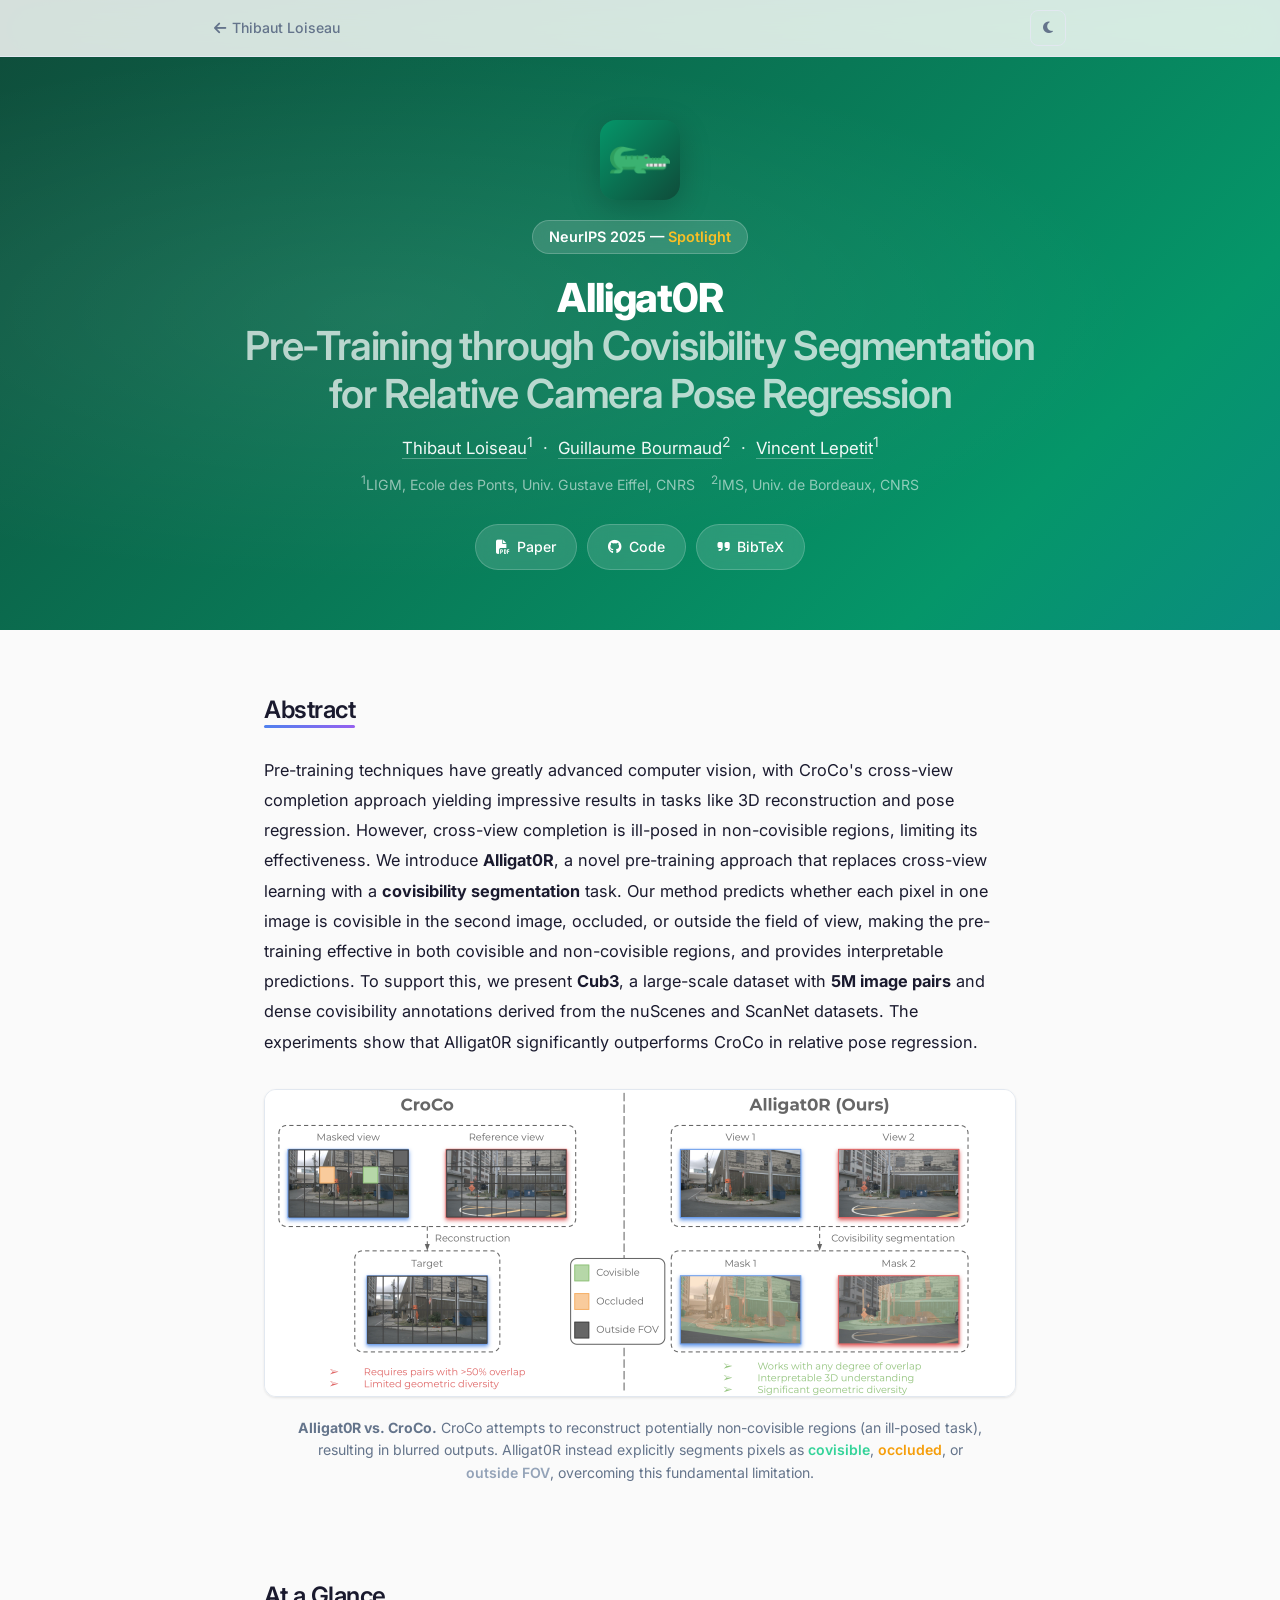
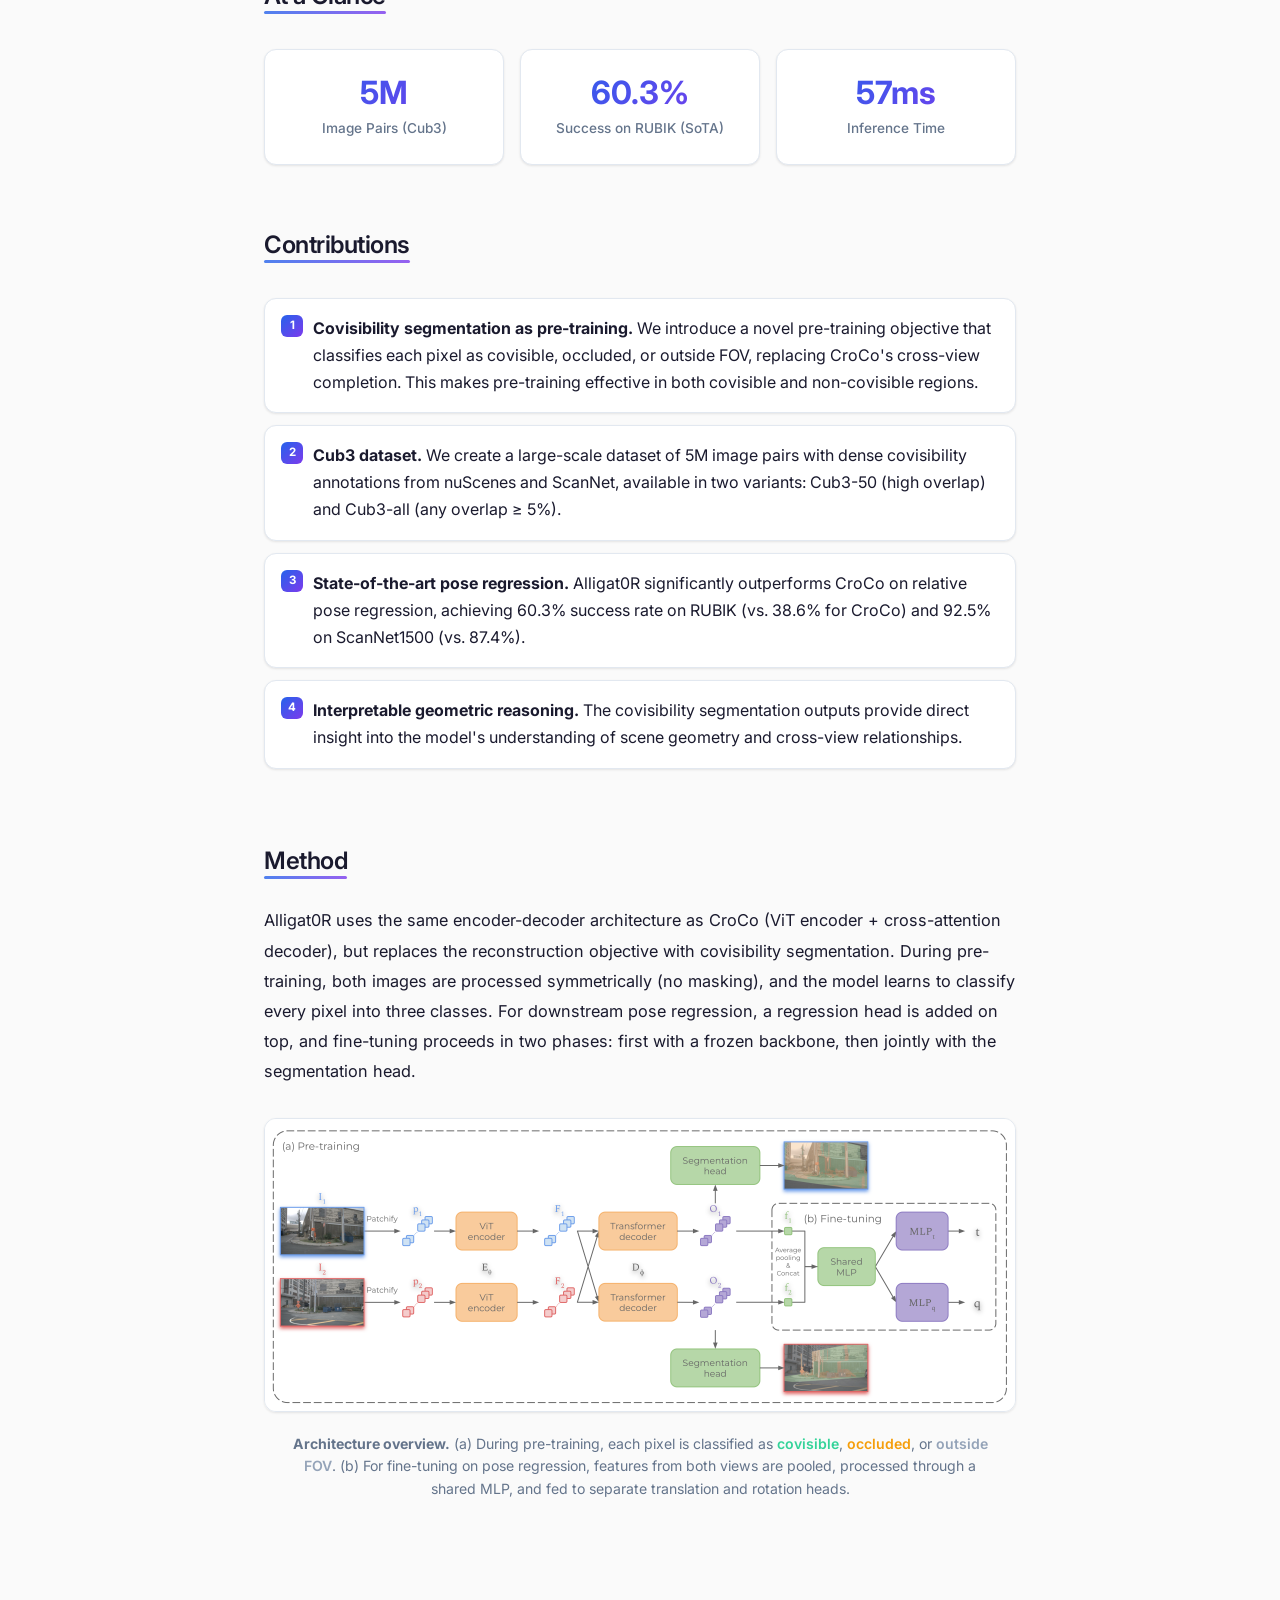
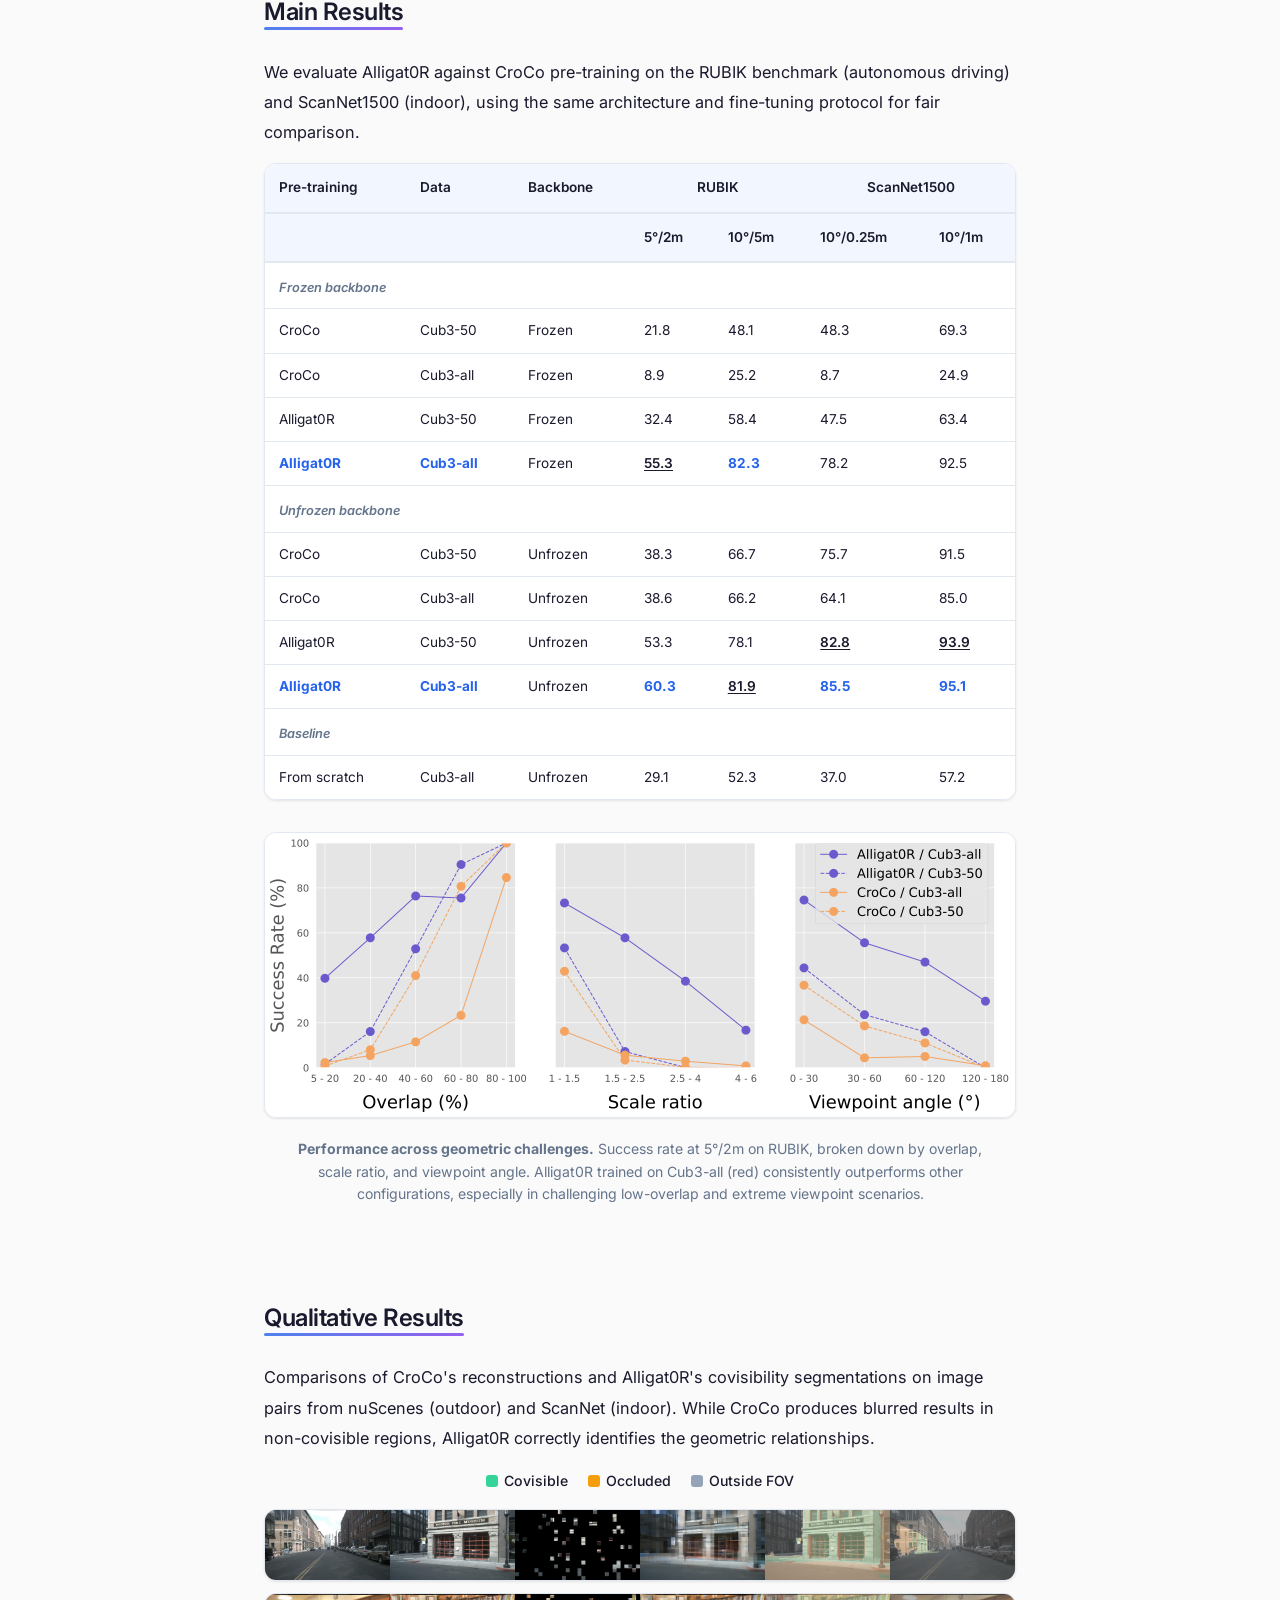
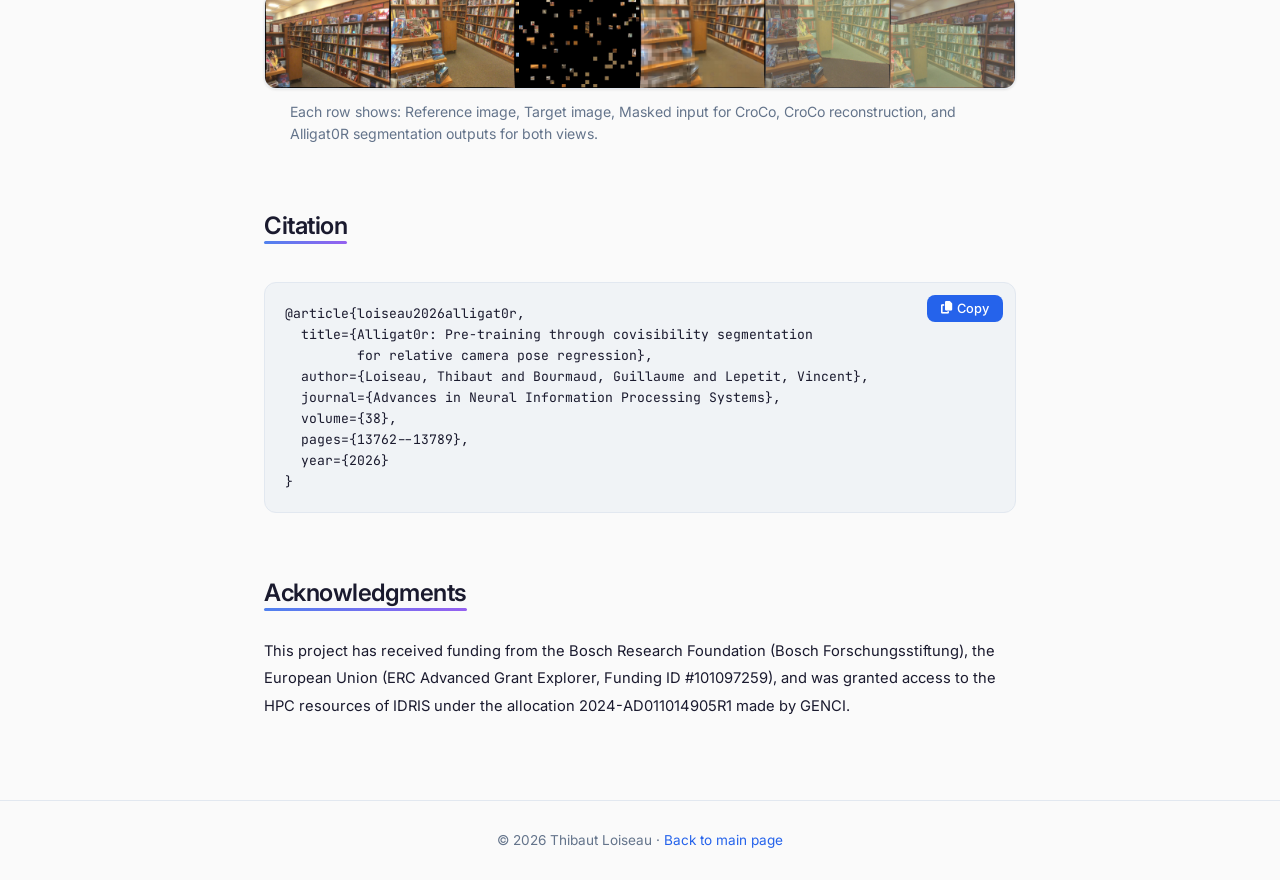
==== projects/alligator/index.html @ ad17b232 "Alligat0r website" ====
<!DOCTYPE html>
<html lang="en" data-theme="light">
<head>
    <meta charset="UTF-8">
    <meta name="viewport" content="width=device-width, initial-scale=1.0">
    <title>Alligat0R - Pre-Training through Covisibility Segmentation for Relative Camera Pose Regression</title>
    <link rel="icon" type="image/svg+xml" href="../../assets/images/favicon.svg">
    <link rel="stylesheet" href="https://cdnjs.cloudflare.com/ajax/libs/font-awesome/6.4.0/css/all.min.css">
    <link rel="preconnect" href="https://fonts.googleapis.com">
    <link rel="preconnect" href="https://fonts.gstatic.com" crossorigin>
    <link href="https://fonts.googleapis.com/css2?family=Inter:wght@300;400;500;600;700;800&display=swap" rel="stylesheet">
    <link href="https://fonts.googleapis.com/css2?family=JetBrains+Mono:wght@400;500&display=swap" rel="stylesheet">
    <style>
        :root {
            --bg: #fafafa;
            --bg-surface: #ffffff;
            --primary: #2563eb;
            --primary-hover: #1d4ed8;
            --secondary: #7c3aed;
            --text: #1a1a2e;
            --text-muted: #64748b;
            --border: #e2e8f0;
            --venue: #059669;
            --shadow-sm: 0 1px 3px rgba(0,0,0,0.06), 0 1px 2px rgba(0,0,0,0.04);
            --shadow-md: 0 4px 16px rgba(0,0,0,0.08);
            --shadow-lg: 0 10px 40px rgba(0,0,0,0.1);
            --radius: 12px;
            --transition: 0.3s cubic-bezier(0.4, 0, 0.2, 1);
        }
        [data-theme="dark"] {
            --bg: #0f172a;
            --bg-surface: #1e293b;
            --primary: #60a5fa;
            --primary-hover: #93bbfd;
            --secondary: #a78bfa;
            --text: #e2e8f0;
            --text-muted: #94a3b8;
            --border: #334155;
            --venue: #34d399;
            --shadow-sm: 0 1px 3px rgba(0,0,0,0.2);
            --shadow-md: 0 4px 16px rgba(0,0,0,0.3);
            --shadow-lg: 0 10px 40px rgba(0,0,0,0.4);
        }
        *, *::before, *::after { margin: 0; padding: 0; box-sizing: border-box; }
        html { scroll-behavior: smooth; }
        body {
            font-family: 'Inter', -apple-system, BlinkMacSystemFont, sans-serif;
            color: var(--text); line-height: 1.7; background: var(--bg);
            transition: background-color var(--transition), color var(--transition);
            -webkit-font-smoothing: antialiased;
        }
        a { color: var(--primary); text-decoration: none; transition: color var(--transition); }
        a:hover { color: var(--primary-hover); }
        ::selection { background: var(--primary); color: #fff; }

        .navbar {
            position: fixed; top: 0; left: 0; right: 0; z-index: 1000;
            background: rgba(250,250,250,0.85);
            backdrop-filter: blur(20px) saturate(180%);
            -webkit-backdrop-filter: blur(20px) saturate(180%);
            box-shadow: 0 1px 0 var(--border);
            transition: background-color var(--transition);
        }
        [data-theme="dark"] .navbar { background: rgba(15,23,42,0.85); }
        .nav-inner {
            max-width: 900px; margin: 0 auto; padding: 0 24px;
            display: flex; align-items: center; justify-content: space-between; height: 56px;
        }
        .nav-back {
            font-size: 0.88rem; font-weight: 500; color: var(--text-muted);
            display: flex; align-items: center; gap: 6px; transition: color var(--transition);
        }
        .nav-back:hover { color: var(--text); }
        .theme-toggle {
            background: none; border: 1px solid var(--border);
            width: 36px; height: 36px; border-radius: 8px; cursor: pointer;
            display: flex; align-items: center; justify-content: center;
            color: var(--text-muted); transition: all var(--transition);
        }
        .theme-toggle:hover { color: var(--text); border-color: var(--text-muted); background: var(--border); }
        .theme-toggle .fa-sun { display: none; }
        [data-theme="dark"] .theme-toggle .fa-moon { display: none; }
        [data-theme="dark"] .theme-toggle .fa-sun { display: inline; color: #fbbf24; }

        .hero {
            position: relative; padding: 120px 24px 60px;
            text-align: center; overflow: hidden;
        }
        .hero-bg {
            position: absolute; inset: 0;
            background: linear-gradient(135deg, #0f4c3a 0%, #059669 40%, #2563eb 100%);
            background-size: 200% 200%;
            animation: gradientShift 12s ease infinite;
        }
        .hero-bg::after {
            content: ''; position: absolute; inset: 0;
            background: radial-gradient(ellipse at 30% 50%, rgba(255,255,255,0.08) 0%, transparent 60%);
        }
        @keyframes gradientShift {
            0%, 100% { background-position: 0% 50%; }
            50% { background-position: 100% 50%; }
        }
        .hero-inner {
            position: relative; z-index: 1; max-width: 800px; margin: 0 auto;
        }
        .hero-icon {
            width: 80px; height: 80px; margin: 0 auto 20px;
            border-radius: 16px; overflow: hidden;
            box-shadow: 0 8px 32px rgba(0,0,0,0.2);
            background: linear-gradient(135deg, #059669, #0f4c3a);
            display: flex; align-items: center; justify-content: center;
            padding: 10px;
        }
        .hero-icon img { width: 100%; height: auto; display: block; }
        .hero-venue {
            display: inline-block; padding: 4px 16px; border-radius: 50px;
            background: rgba(255,255,255,0.15); backdrop-filter: blur(10px);
            color: #fff; font-size: 0.9rem; font-weight: 600; margin-bottom: 20px;
            border: 1px solid rgba(255,255,255,0.2);
        }
        .hero-venue .spotlight { color: #fbbf24; }
        .hero-title {
            font-size: 2.5rem; font-weight: 800; color: #fff;
            letter-spacing: -0.03em; line-height: 1.2; margin-bottom: 12px;
        }
        .hero-title .accent { color: rgba(255,255,255,0.7); font-weight: 600; }
        .hero-authors {
            color: rgba(255,255,255,0.85); font-size: 1.05rem; margin-bottom: 8px;
        }
        .hero-authors a { color: rgba(255,255,255,0.95); border-bottom: 1px solid rgba(255,255,255,0.3); }
        .hero-authors a:hover { color: #fff; border-color: #fff; }
        .hero-affiliations {
            color: rgba(255,255,255,0.55); font-size: 0.88rem; margin-bottom: 28px;
        }
        .hero-links {
            display: flex; flex-wrap: wrap; justify-content: center; gap: 10px;
        }
        .hero-link {
            display: inline-flex; align-items: center; gap: 7px;
            padding: 10px 20px; border-radius: 50px;
            background: rgba(255,255,255,0.14); backdrop-filter: blur(10px);
            color: #fff; font-size: 0.88rem; font-weight: 500;
            border: 1px solid rgba(255,255,255,0.18);
            transition: all var(--transition);
        }
        .hero-link:hover {
            background: rgba(255,255,255,0.25); border-color: rgba(255,255,255,0.35);
            transform: translateY(-2px); color: #fff;
        }

        .content { max-width: 800px; margin: 0 auto; padding: 0 24px; }
        .section { padding: 60px 0 0; }
        .section-title {
            font-size: 1.5rem; font-weight: 600; letter-spacing: -0.02em;
            margin-bottom: 24px; display: inline-block;
        }
        .section-title span { position: relative; }
        .section-title span::after {
            content: ''; position: absolute; left: 0; bottom: -4px;
            width: 100%; height: 3px; border-radius: 2px;
            background: linear-gradient(90deg, var(--primary), var(--secondary)); opacity: 0.8;
        }
        .abstract { font-size: 1.02rem; line-height: 1.85; color: var(--text); }

        .highlights {
            display: grid; grid-template-columns: repeat(3, 1fr); gap: 16px; margin-top: 8px;
        }
        .highlight-card {
            background: var(--bg-surface); border: 1px solid var(--border);
            border-radius: var(--radius); padding: 24px 20px; text-align: center;
            box-shadow: var(--shadow-sm); transition: all var(--transition);
        }
        .highlight-card:hover { box-shadow: var(--shadow-md); transform: translateY(-2px); }
        .highlight-number {
            font-size: 2rem; font-weight: 700;
            background: linear-gradient(135deg, var(--primary), var(--secondary));
            -webkit-background-clip: text; -webkit-text-fill-color: transparent; background-clip: text;
            line-height: 1.2;
        }
        .highlight-label { font-size: 0.85rem; color: var(--text-muted); margin-top: 4px; font-weight: 500; }

        .figure { margin: 32px 0; text-align: center; }
        .figure img {
            max-width: 100%; border-radius: var(--radius);
            border: 1px solid var(--border); box-shadow: var(--shadow-sm);
        }
        .figure-caption {
            margin-top: 12px; font-size: 0.88rem; color: var(--text-muted);
            line-height: 1.6; max-width: 700px; margin-left: auto; margin-right: auto;
        }

        .contrib-list { list-style: none; margin-top: 8px; }
        .contrib-list li {
            position: relative; padding: 16px 20px 16px 48px; margin-bottom: 12px;
            background: var(--bg-surface); border: 1px solid var(--border);
            border-radius: var(--radius); box-shadow: var(--shadow-sm);
            transition: all var(--transition);
        }
        .contrib-list li:hover { box-shadow: var(--shadow-md); }
        .contrib-list li::before {
            content: attr(data-num); position: absolute; left: 16px; top: 16px;
            width: 22px; height: 22px; border-radius: 6px;
            background: linear-gradient(135deg, var(--primary), var(--secondary));
            color: #fff; font-size: 0.72rem; font-weight: 700;
            display: flex; align-items: center; justify-content: center;
        }
        .contrib-list li strong { color: var(--text); }

        .table-wrapper {
            overflow-x: auto; margin: 16px 0;
            border-radius: var(--radius); border: 1px solid var(--border); box-shadow: var(--shadow-sm);
        }
        table {
            width: 100%; border-collapse: collapse;
            font-size: 0.85rem; background: var(--bg-surface);
        }
        thead { background: color-mix(in srgb, var(--primary) 6%, var(--bg-surface)); }
        th {
            padding: 12px 14px; font-weight: 600; text-align: left;
            border-bottom: 2px solid var(--border); color: var(--text); white-space: nowrap;
        }
        td { padding: 10px 14px; border-bottom: 1px solid var(--border); color: var(--text); }
        tr:last-child td { border-bottom: none; }
        tr:hover { background: color-mix(in srgb, var(--primary) 3%, transparent); }
        .table-category { font-weight: 600; font-style: italic; color: var(--text-muted); font-size: 0.8rem; padding-top: 14px; }
        .best { font-weight: 700; color: var(--primary); }
        .second { font-weight: 600; text-decoration: underline; text-underline-offset: 2px; }

        .qualitative-grid {
            display: flex; flex-direction: column; gap: 12px; margin-top: 16px;
        }
        .qualitative-grid img {
            width: 100%; border-radius: var(--radius);
            border: 1px solid var(--border); box-shadow: var(--shadow-sm);
        }

        .color-legend {
            display: flex; gap: 20px; justify-content: center;
            margin: 16px 0 8px; font-size: 0.88rem; font-weight: 500;
        }
        .color-legend span { display: inline-flex; align-items: center; gap: 6px; }
        .color-dot {
            width: 12px; height: 12px; border-radius: 3px; display: inline-block;
        }

        .bibtex-block {
            background: color-mix(in srgb, var(--border) 40%, var(--bg));
            border: 1px solid var(--border); border-radius: var(--radius);
            padding: 20px; position: relative; margin-top: 12px;
        }
        .bibtex-block pre {
            font-family: 'JetBrains Mono', monospace; font-size: 0.82rem;
            line-height: 1.6; white-space: pre-wrap; word-break: break-all; color: var(--text);
        }
        .copy-btn {
            position: absolute; top: 12px; right: 12px;
            padding: 6px 14px; border-radius: 8px;
            background: var(--primary); color: #fff; border: none;
            font-size: 0.8rem; font-weight: 500; font-family: inherit; cursor: pointer;
            display: flex; align-items: center; gap: 5px; transition: all var(--transition);
        }
        .copy-btn:hover { background: var(--primary-hover); }

        footer {
            margin-top: 80px; padding: 28px 0; text-align: center;
            border-top: 1px solid var(--border); transition: border-color var(--transition);
        }
        footer p { font-size: 0.85rem; color: var(--text-muted); }

        .fade-in {
            opacity: 0; transform: translateY(24px);
            transition: opacity 0.6s ease, transform 0.6s ease;
        }
        .fade-in.visible { opacity: 1; transform: translateY(0); }

        @media (max-width: 768px) {
            .hero { padding: 100px 20px 48px; }
            .hero-title { font-size: 1.7rem; }
            .highlights { grid-template-columns: 1fr; }
            .hero-links { gap: 8px; }
            .hero-link { padding: 8px 14px; font-size: 0.82rem; }
        }
    </style>
</head>
<body>

    <nav class="navbar">
        <div class="nav-inner">
            <a href="../../" class="nav-back"><i class="fas fa-arrow-left"></i> Thibaut Loiseau</a>
            <button class="theme-toggle" id="theme-toggle" aria-label="Toggle dark mode">
                <i class="fas fa-moon"></i>
                <i class="fas fa-sun"></i>
            </button>
        </div>
    </nav>

    <section class="hero">
        <div class="hero-bg"></div>
        <div class="hero-inner">
            <div class="hero-icon">
                <img src="assets/alligator-icon.png" alt="Alligat0R">
            </div>
            <div class="hero-venue">NeurIPS 2025 &mdash; <span class="spotlight">Spotlight</span></div>
            <h1 class="hero-title">Alligat0R <span class="accent"><br>Pre-Training through Covisibility Segmentation for Relative Camera Pose Regression</span></h1>
            <p class="hero-authors">
                <a href="../../">Thibaut Loiseau</a><sup>1</sup> &nbsp;&middot;&nbsp;
                <a href="https://gbourmaud.github.io" target="_blank">Guillaume Bourmaud</a><sup>2</sup> &nbsp;&middot;&nbsp;
                <a href="https://vincentlepetit.github.io" target="_blank">Vincent Lepetit</a><sup>1</sup>
            </p>
            <p class="hero-affiliations">
                <sup>1</sup>LIGM, Ecole des Ponts, Univ. Gustave Eiffel, CNRS &nbsp;&nbsp;
                <sup>2</sup>IMS, Univ. de Bordeaux, CNRS
            </p>
            <div class="hero-links">
                <a href="https://arxiv.org/abs/2503.07561" target="_blank" class="hero-link">
                    <i class="fas fa-file-pdf"></i> Paper
                </a>
                <a href="https://github.com/thibautloiseau/alligat0r" target="_blank" class="hero-link">
                    <i class="fab fa-github"></i> Code
                </a>
                <a href="#bibtex" class="hero-link">
                    <i class="fas fa-quote-right"></i> BibTeX
                </a>
            </div>
        </div>
    </section>

    <div class="content">

        <section class="section fade-in">
            <h2 class="section-title"><span>Abstract</span></h2>
            <p class="abstract">
                Pre-training techniques have greatly advanced computer vision, with CroCo's cross-view completion approach yielding impressive results in tasks like 3D reconstruction and pose regression. However, cross-view completion is ill-posed in non-covisible regions, limiting its effectiveness. We introduce <strong>Alligat0R</strong>, a novel pre-training approach that replaces cross-view learning with a <strong>covisibility segmentation</strong> task. Our method predicts whether each pixel in one image is covisible in the second image, occluded, or outside the field of view, making the pre-training effective in both covisible and non-covisible regions, and provides interpretable predictions. To support this, we present <strong>Cub3</strong>, a large-scale dataset with <strong>5M image pairs</strong> and dense covisibility annotations derived from the nuScenes and ScanNet datasets. The experiments show that Alligat0R significantly outperforms CroCo in relative pose regression.
            </p>
            <div class="figure">
                <img src="assets/teaser.png" alt="Alligat0R teaser: covisibility segmentation vs cross-view completion">
                <p class="figure-caption"><strong>Alligat0R vs. CroCo.</strong> CroCo attempts to reconstruct potentially non-covisible regions (an ill-posed task), resulting in blurred outputs. Alligat0R instead explicitly segments pixels as <span style="color:#34d399;font-weight:600;">covisible</span>, <span style="color:#f59e0b;font-weight:600;">occluded</span>, or <span style="color:#94a3b8;font-weight:600;">outside FOV</span>, overcoming this fundamental limitation.</p>
            </div>
        </section>

        <section class="section fade-in">
            <h2 class="section-title"><span>At a Glance</span></h2>
            <div class="highlights">
                <div class="highlight-card">
                    <div class="highlight-number">5M</div>
                    <div class="highlight-label">Image Pairs (Cub3)</div>
                </div>
                <div class="highlight-card">
                    <div class="highlight-number">60.3%</div>
                    <div class="highlight-label">Success on RUBIK (SoTA)</div>
                </div>
                <div class="highlight-card">
                    <div class="highlight-number">57ms</div>
                    <div class="highlight-label">Inference Time</div>
                </div>
            </div>
        </section>

        <section class="section fade-in">
            <h2 class="section-title"><span>Contributions</span></h2>
            <ul class="contrib-list">
                <li data-num="1"><strong>Covisibility segmentation as pre-training.</strong> We introduce a novel pre-training objective that classifies each pixel as covisible, occluded, or outside FOV, replacing CroCo's cross-view completion. This makes pre-training effective in both covisible and non-covisible regions.</li>
                <li data-num="2"><strong>Cub3 dataset.</strong> We create a large-scale dataset of 5M image pairs with dense covisibility annotations from nuScenes and ScanNet, available in two variants: Cub3-50 (high overlap) and Cub3-all (any overlap &ge; 5%).</li>
                <li data-num="3"><strong>State-of-the-art pose regression.</strong> Alligat0R significantly outperforms CroCo on relative pose regression, achieving 60.3% success rate on RUBIK (vs. 38.6% for CroCo) and 92.5% on ScanNet1500 (vs. 87.4%).</li>
                <li data-num="4"><strong>Interpretable geometric reasoning.</strong> The covisibility segmentation outputs provide direct insight into the model's understanding of scene geometry and cross-view relationships.</li>
            </ul>
        </section>

        <section class="section fade-in">
            <h2 class="section-title"><span>Method</span></h2>
            <p class="abstract">
                Alligat0R uses the same encoder-decoder architecture as CroCo (ViT encoder + cross-attention decoder), but replaces the reconstruction objective with covisibility segmentation. During pre-training, both images are processed symmetrically (no masking), and the model learns to classify every pixel into three classes. For downstream pose regression, a regression head is added on top, and fine-tuning proceeds in two phases: first with a frozen backbone, then jointly with the segmentation head.
            </p>
            <div class="figure">
                <img src="assets/method.png" alt="Alligat0R architecture overview">
                <p class="figure-caption"><strong>Architecture overview.</strong> (a) During pre-training, each pixel is classified as <span style="color:#34d399;font-weight:600;">covisible</span>, <span style="color:#f59e0b;font-weight:600;">occluded</span>, or <span style="color:#94a3b8;font-weight:600;">outside FOV</span>. (b) For fine-tuning on pose regression, features from both views are pooled, processed through a shared MLP, and fed to separate translation and rotation heads.</p>
            </div>
        </section>

        <section class="section fade-in">
            <h2 class="section-title"><span>Main Results</span></h2>
            <p class="abstract" style="margin-bottom: 16px;">
                We evaluate Alligat0R against CroCo pre-training on the RUBIK benchmark (autonomous driving) and ScanNet1500 (indoor), using the same architecture and fine-tuning protocol for fair comparison.
            </p>
            <div class="table-wrapper">
                <table>
                    <thead>
                        <tr>
                            <th>Pre-training</th>
                            <th>Data</th>
                            <th>Backbone</th>
                            <th colspan="2" style="text-align:center;">RUBIK</th>
                            <th colspan="2" style="text-align:center;">ScanNet1500</th>
                        </tr>
                        <tr>
                            <th></th><th></th><th></th>
                            <th>5&deg;/2m</th><th>10&deg;/5m</th>
                            <th>10&deg;/0.25m</th><th>10&deg;/1m</th>
                        </tr>
                    </thead>
                    <tbody>
                        <tr><td colspan="7" class="table-category">Frozen backbone</td></tr>
                        <tr><td>CroCo</td><td>Cub3-50</td><td>Frozen</td><td>21.8</td><td>48.1</td><td>48.3</td><td>69.3</td></tr>
                        <tr><td>CroCo</td><td>Cub3-all</td><td>Frozen</td><td>8.9</td><td>25.2</td><td>8.7</td><td>24.9</td></tr>
                        <tr><td>Alligat0R</td><td>Cub3-50</td><td>Frozen</td><td>32.4</td><td>58.4</td><td>47.5</td><td>63.4</td></tr>
                        <tr><td class="best">Alligat0R</td><td class="best">Cub3-all</td><td>Frozen</td><td class="second">55.3</td><td class="best">82.3</td><td>78.2</td><td>92.5</td></tr>
                        <tr><td colspan="7" class="table-category">Unfrozen backbone</td></tr>
                        <tr><td>CroCo</td><td>Cub3-50</td><td>Unfrozen</td><td>38.3</td><td>66.7</td><td>75.7</td><td>91.5</td></tr>
                        <tr><td>CroCo</td><td>Cub3-all</td><td>Unfrozen</td><td>38.6</td><td>66.2</td><td>64.1</td><td>85.0</td></tr>
                        <tr><td>Alligat0R</td><td>Cub3-50</td><td>Unfrozen</td><td>53.3</td><td>78.1</td><td class="second">82.8</td><td class="second">93.9</td></tr>
                        <tr><td class="best">Alligat0R</td><td class="best">Cub3-all</td><td>Unfrozen</td><td class="best">60.3</td><td class="second">81.9</td><td class="best">85.5</td><td class="best">95.1</td></tr>
                        <tr><td colspan="7" class="table-category">Baseline</td></tr>
                        <tr><td>From scratch</td><td>Cub3-all</td><td>Unfrozen</td><td>29.1</td><td>52.3</td><td>37.0</td><td>57.2</td></tr>
                    </tbody>
                </table>
            </div>
            <div class="figure">
                <img src="assets/performance.png" alt="Performance comparison across geometric challenges">
                <p class="figure-caption"><strong>Performance across geometric challenges.</strong> Success rate at 5&deg;/2m on RUBIK, broken down by overlap, scale ratio, and viewpoint angle. Alligat0R trained on Cub3-all (red) consistently outperforms other configurations, especially in challenging low-overlap and extreme viewpoint scenarios.</p>
            </div>
        </section>

        <section class="section fade-in">
            <h2 class="section-title"><span>Qualitative Results</span></h2>
            <p class="abstract" style="margin-bottom: 8px;">
                Comparisons of CroCo's reconstructions and Alligat0R's covisibility segmentations on image pairs from nuScenes (outdoor) and ScanNet (indoor). While CroCo produces blurred results in non-covisible regions, Alligat0R correctly identifies the geometric relationships.
            </p>
            <div class="color-legend">
                <span><span class="color-dot" style="background:#34d399;"></span> Covisible</span>
                <span><span class="color-dot" style="background:#f59e0b;"></span> Occluded</span>
                <span><span class="color-dot" style="background:#94a3b8;"></span> Outside FOV</span>
            </div>
            <div class="qualitative-grid">
                <img src="assets/quali_nuscenes.jpg" alt="Qualitative result on nuScenes">
                <img src="assets/quali_scannet.jpg" alt="Qualitative result on ScanNet">
            </div>
            <p class="figure-caption" style="margin-top: 12px;">Each row shows: Reference image, Target image, Masked input for CroCo, CroCo reconstruction, and Alligat0R segmentation outputs for both views.</p>
        </section>

        <section class="section fade-in" id="bibtex">
            <h2 class="section-title"><span>Citation</span></h2>
            <div class="bibtex-block">
                <button class="copy-btn" id="copy-bibtex"><i class="fas fa-copy"></i> Copy</button>
                <pre>@article{loiseau2026alligat0r,
  title={Alligat0r: Pre-training through covisibility segmentation
         for relative camera pose regression},
  author={Loiseau, Thibaut and Bourmaud, Guillaume and Lepetit, Vincent},
  journal={Advances in Neural Information Processing Systems},
  volume={38},
  pages={13762--13789},
  year={2026}
}</pre>
            </div>
        </section>

        <section class="section fade-in">
            <h2 class="section-title"><span>Acknowledgments</span></h2>
            <p class="abstract" style="font-size:0.92rem;">
                This project has received funding from the Bosch Research Foundation (Bosch Forschungsstiftung), the European Union (ERC Advanced Grant Explorer, Funding ID #101097259), and was granted access to the HPC resources of IDRIS under the allocation 2024-AD011014905R1 made by GENCI.
            </p>
        </section>
    </div>

    <footer>
        <div class="content">
            <p>&copy; 2026 Thibaut Loiseau &middot; <a href="../../">Back to main page</a></p>
        </div>
    </footer>

    <script>
        var root = document.documentElement;
        var toggle = document.getElementById('theme-toggle');
        var saved = localStorage.getItem('theme');
        if (saved) root.setAttribute('data-theme', saved);
        else if (window.matchMedia('(prefers-color-scheme: dark)').matches) root.setAttribute('data-theme', 'dark');
        toggle.addEventListener('click', function () {
            var t = root.getAttribute('data-theme') === 'dark' ? 'light' : 'dark';
            root.setAttribute('data-theme', t);
            localStorage.setItem('theme', t);
        });
        var obs = new IntersectionObserver(function (entries) {
            entries.forEach(function (e) {
                if (e.isIntersecting) { e.target.classList.add('visible'); obs.unobserve(e.target); }
            });
        }, { threshold: 0.1, rootMargin: '0px 0px -30px 0px' });
        document.querySelectorAll('.fade-in').forEach(function (el) { obs.observe(el); });
        document.getElementById('copy-bibtex').addEventListener('click', function () {
            var text = this.parentElement.querySelector('pre').textContent;
            var btn = this;
            navigator.clipboard.writeText(text).then(function () {
                btn.innerHTML = '<i class="fas fa-check"></i> Copied!';
                setTimeout(function () { btn.innerHTML = '<i class="fas fa-copy"></i> Copy'; }, 2000);
            });
        });
    </script>
</body>
</html>
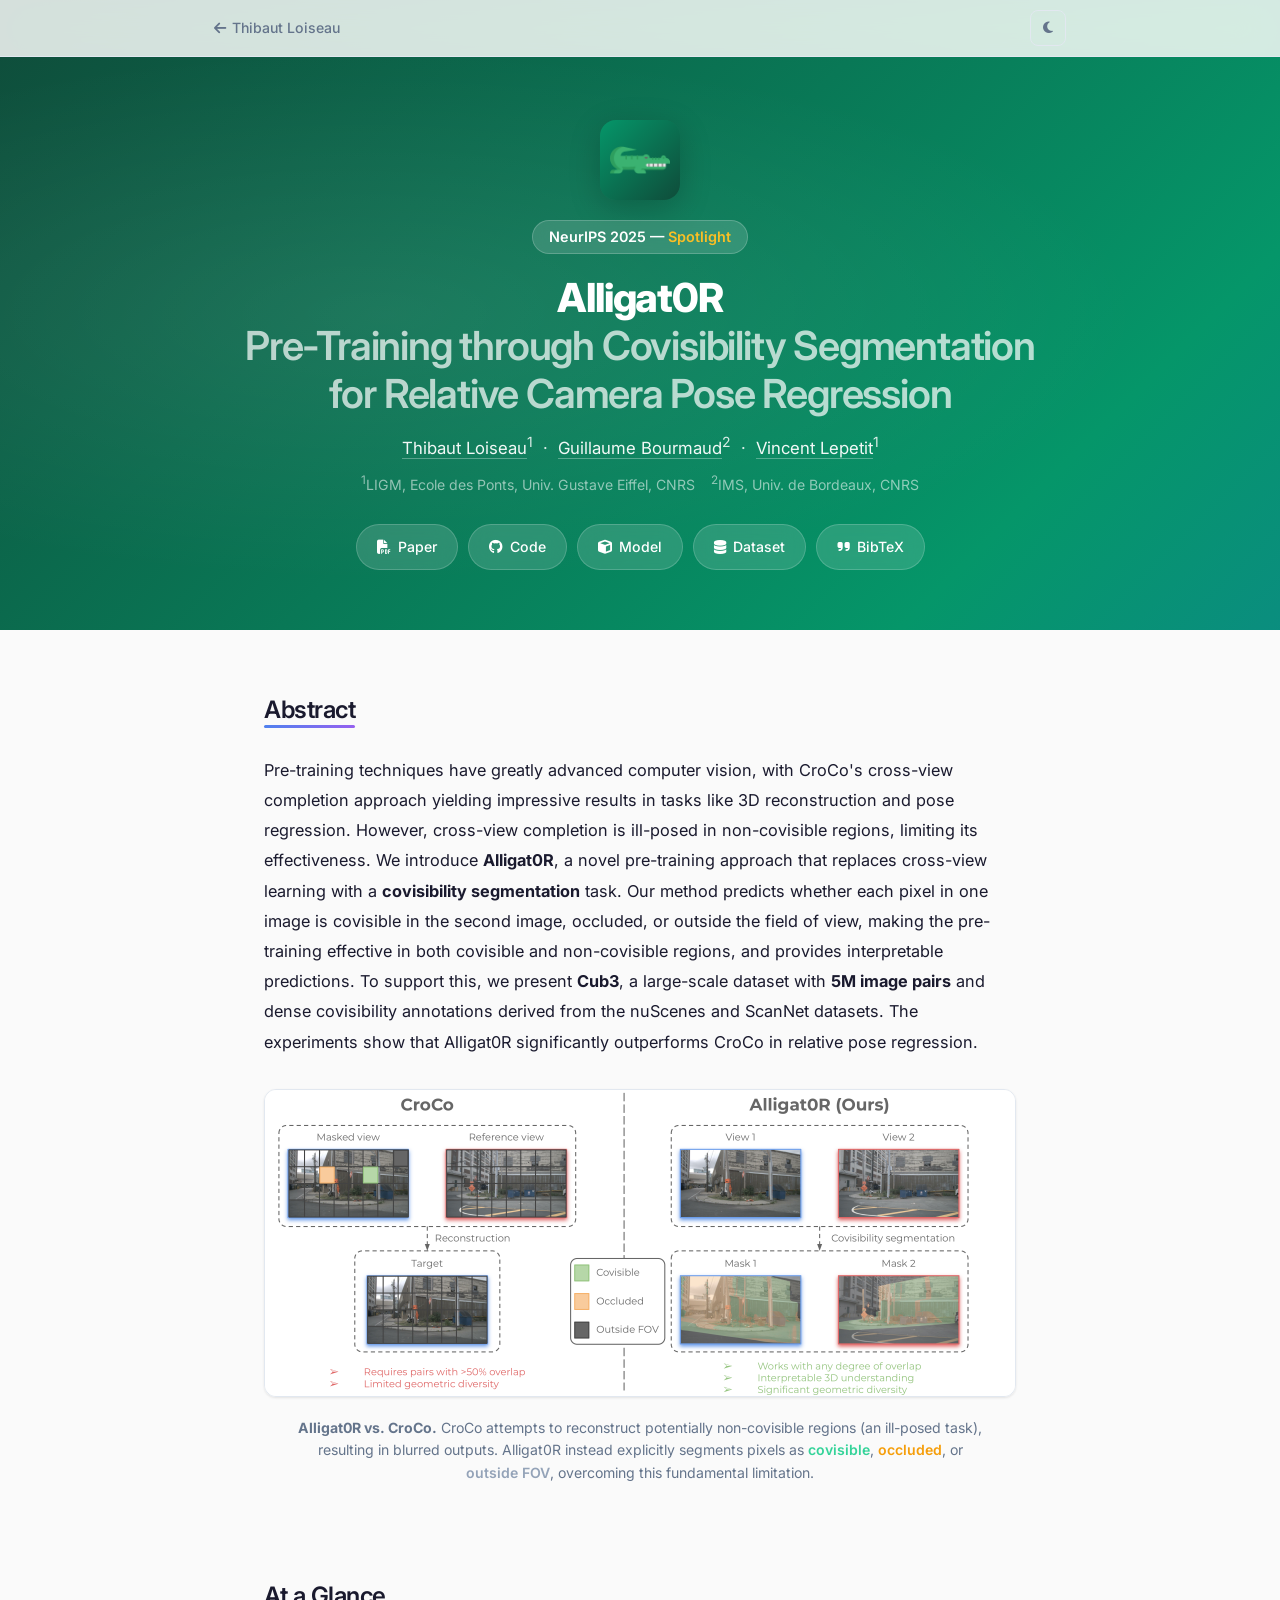
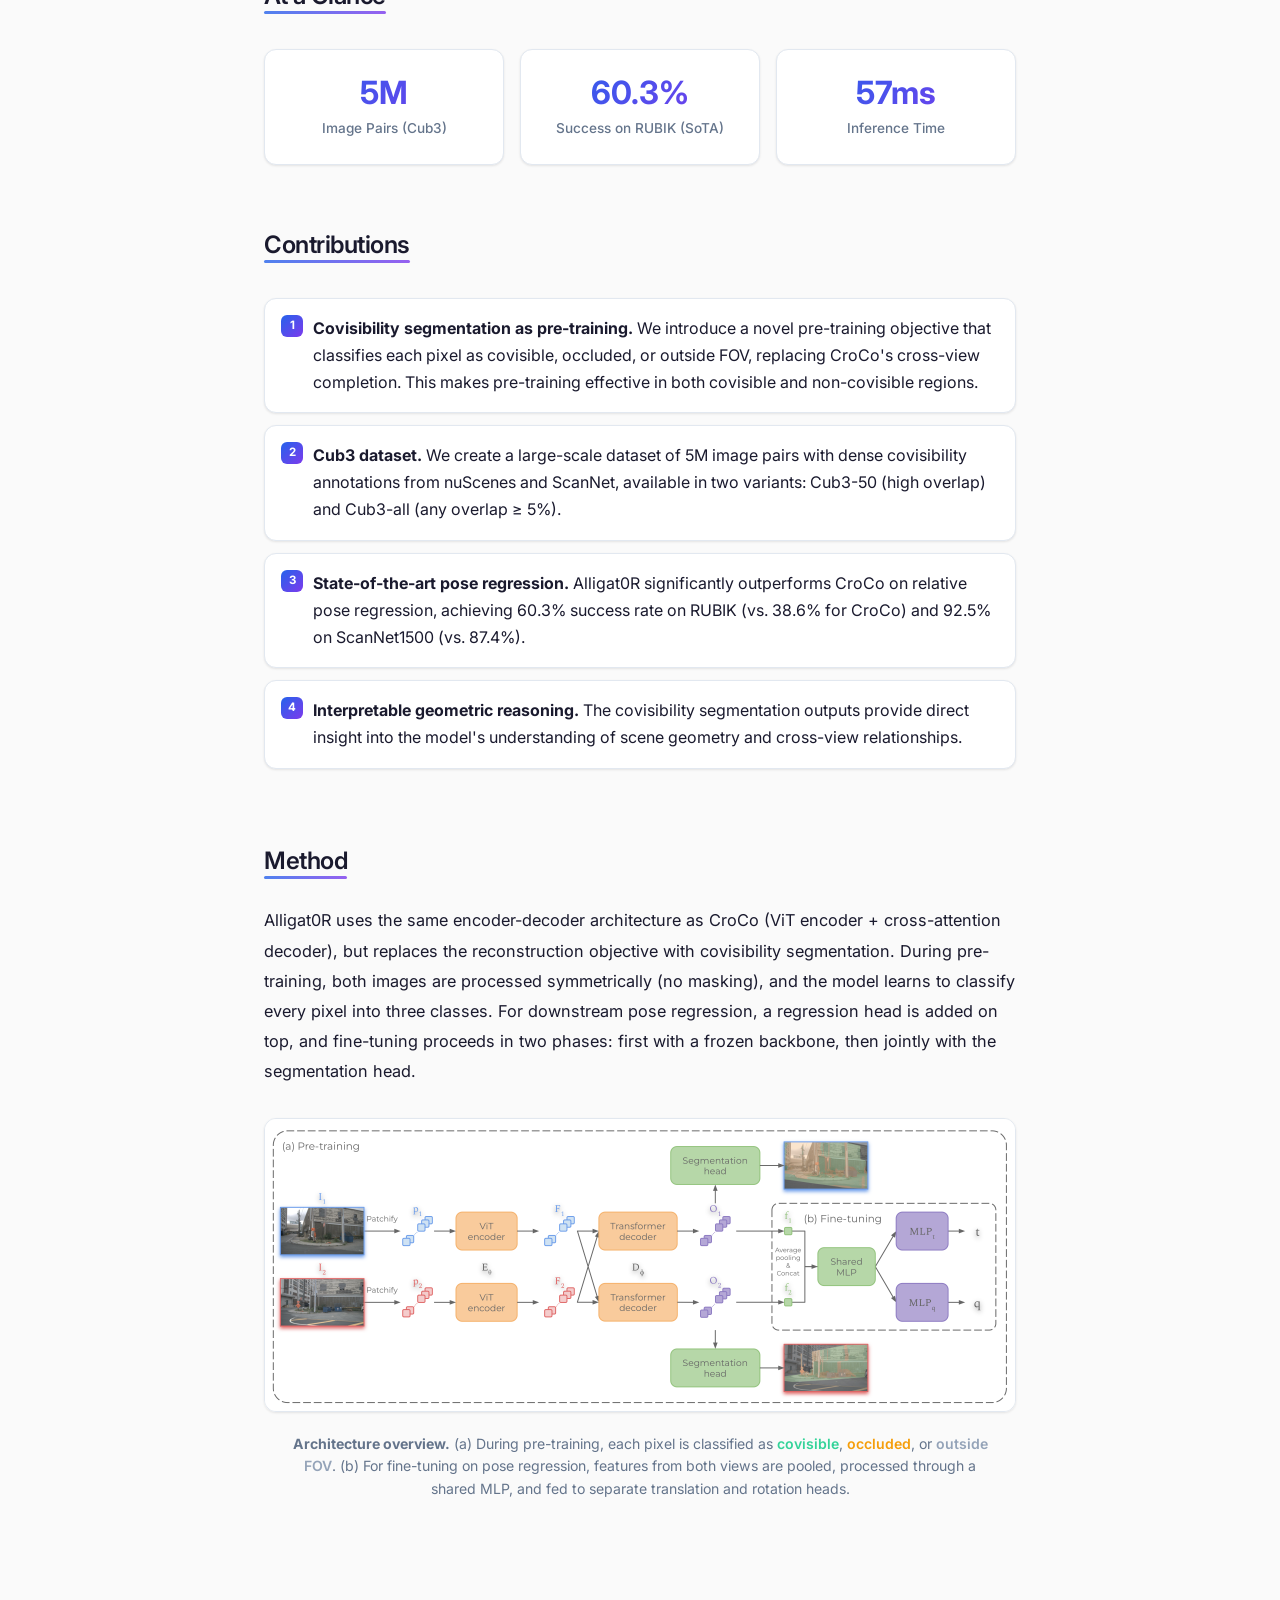
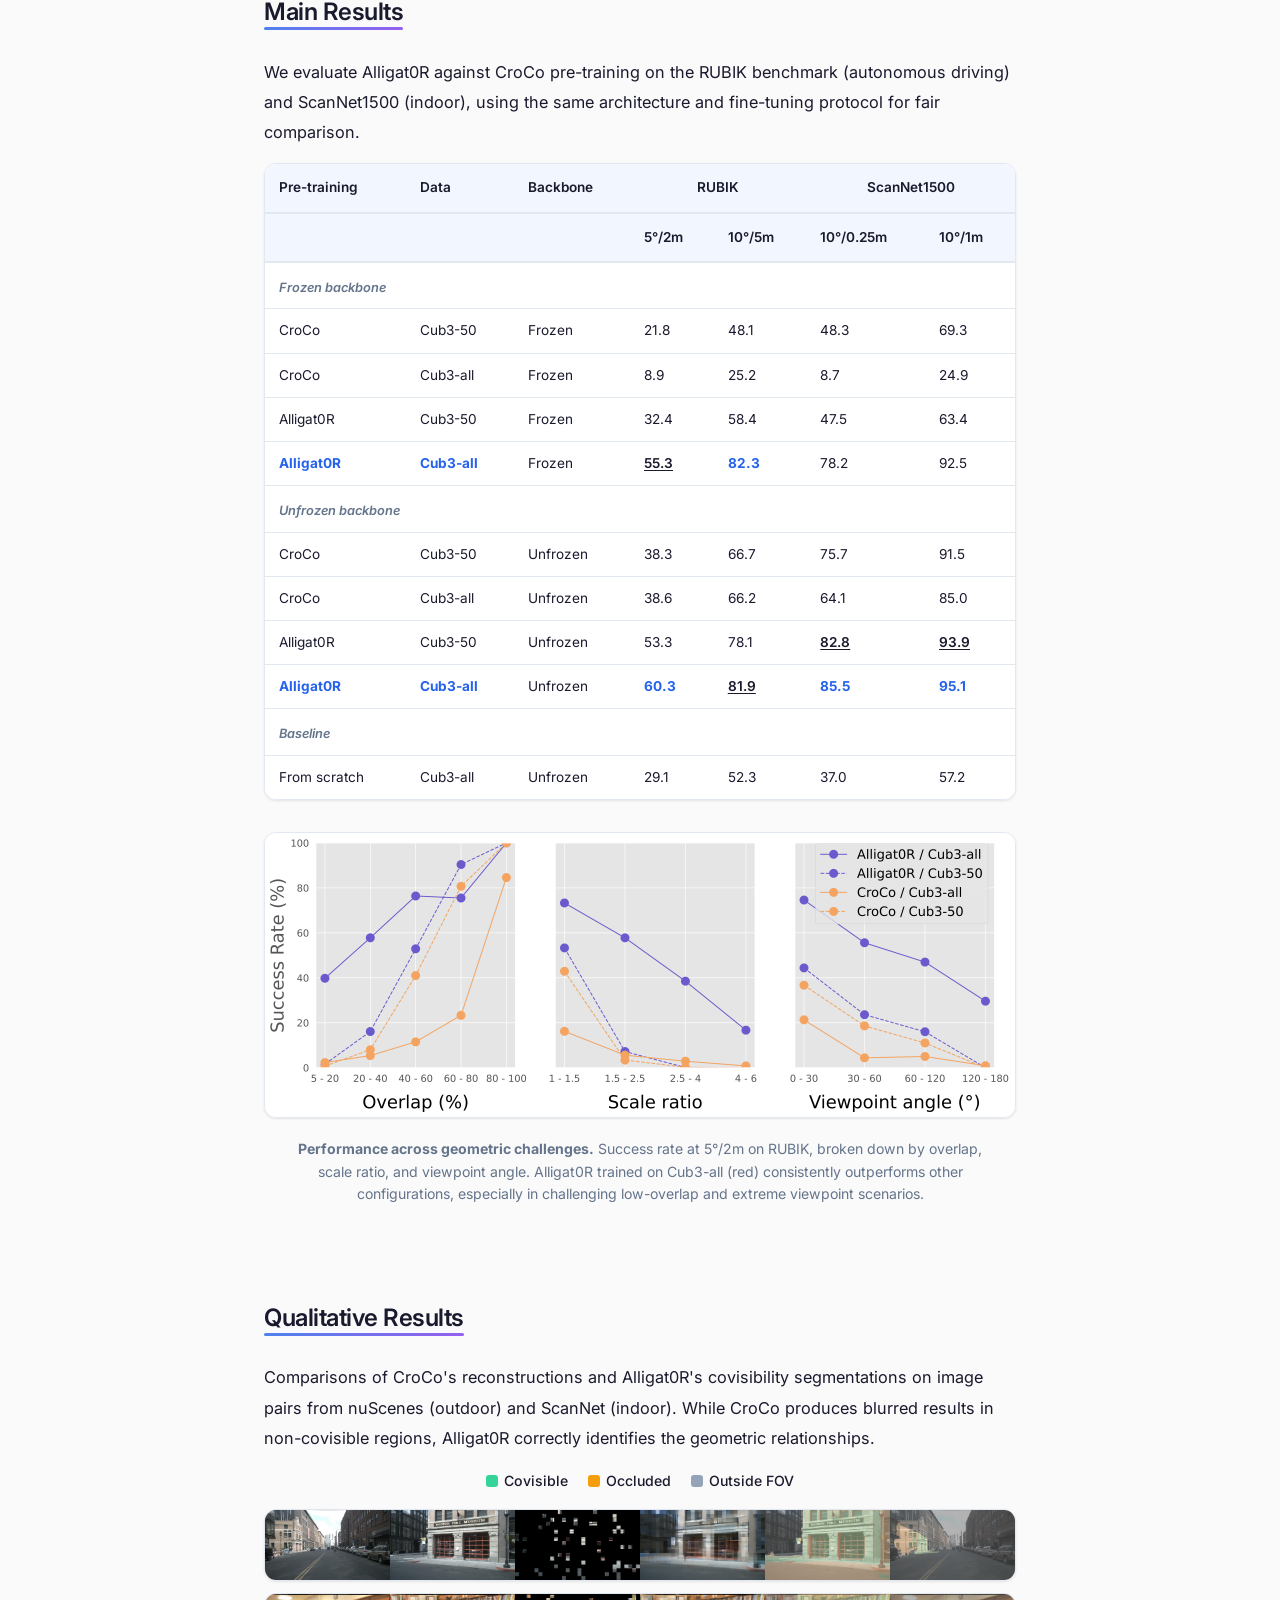
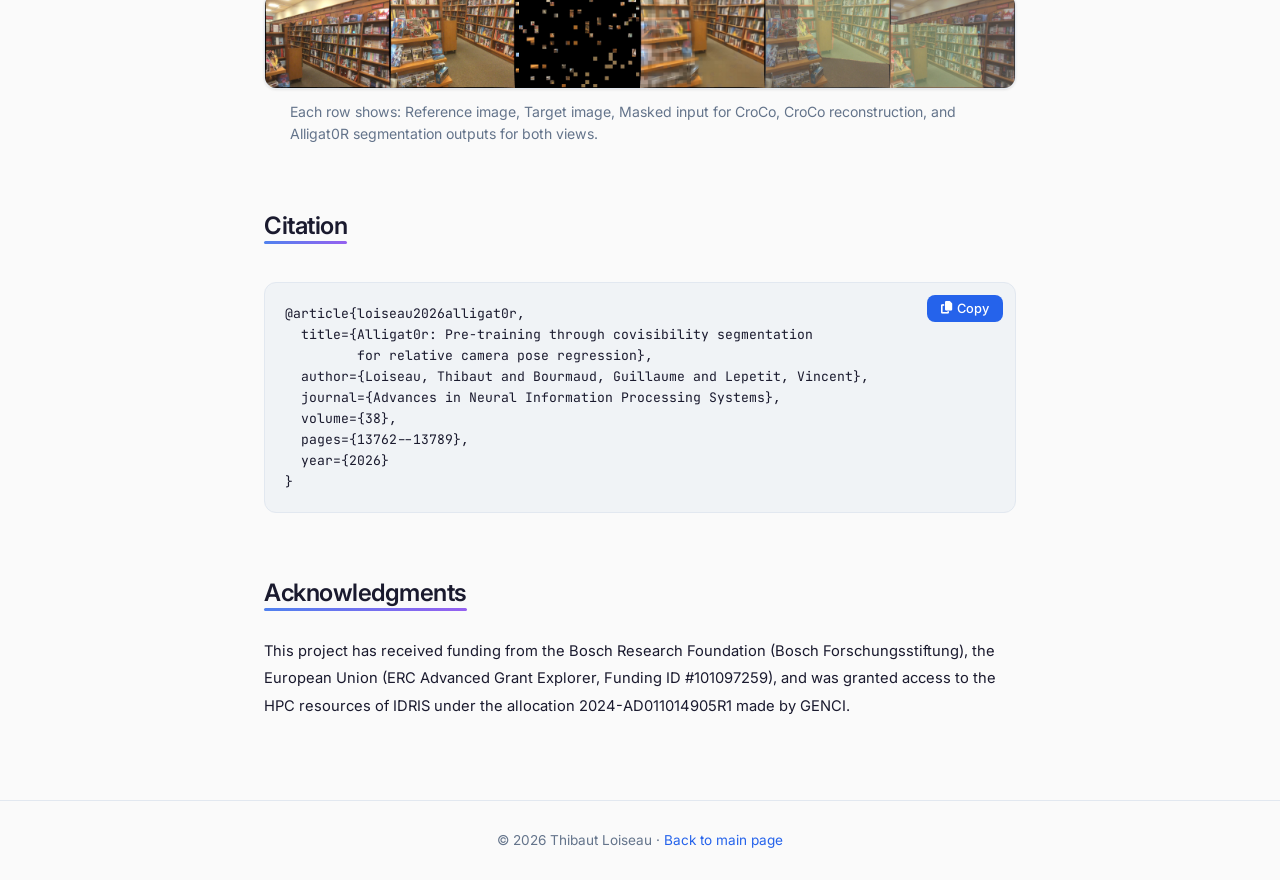
==== commit f0b86bf2: "Update websites" ====
--- a/projects/alligator/index.html
+++ b/projects/alligator/index.html
@@ -317,6 +317,12 @@
                 </a>
                 <a href="https://github.com/thibautloiseau/alligat0r" target="_blank" class="hero-link">
                     <i class="fab fa-github"></i> Code
+                </a>
+                <a href="https://huggingface.co/thibautloiseau/alligat0r" target="_blank" class="hero-link">
+                    <i class="fas fa-cube"></i> Model
+                </a>
+                <a href="https://huggingface.co/datasets/thibautloiseau/Cub3" target="_blank" class="hero-link">
+                    <i class="fas fa-database"></i> Dataset
                 </a>
                 <a href="#bibtex" class="hero-link">
                     <i class="fas fa-quote-right"></i> BibTeX
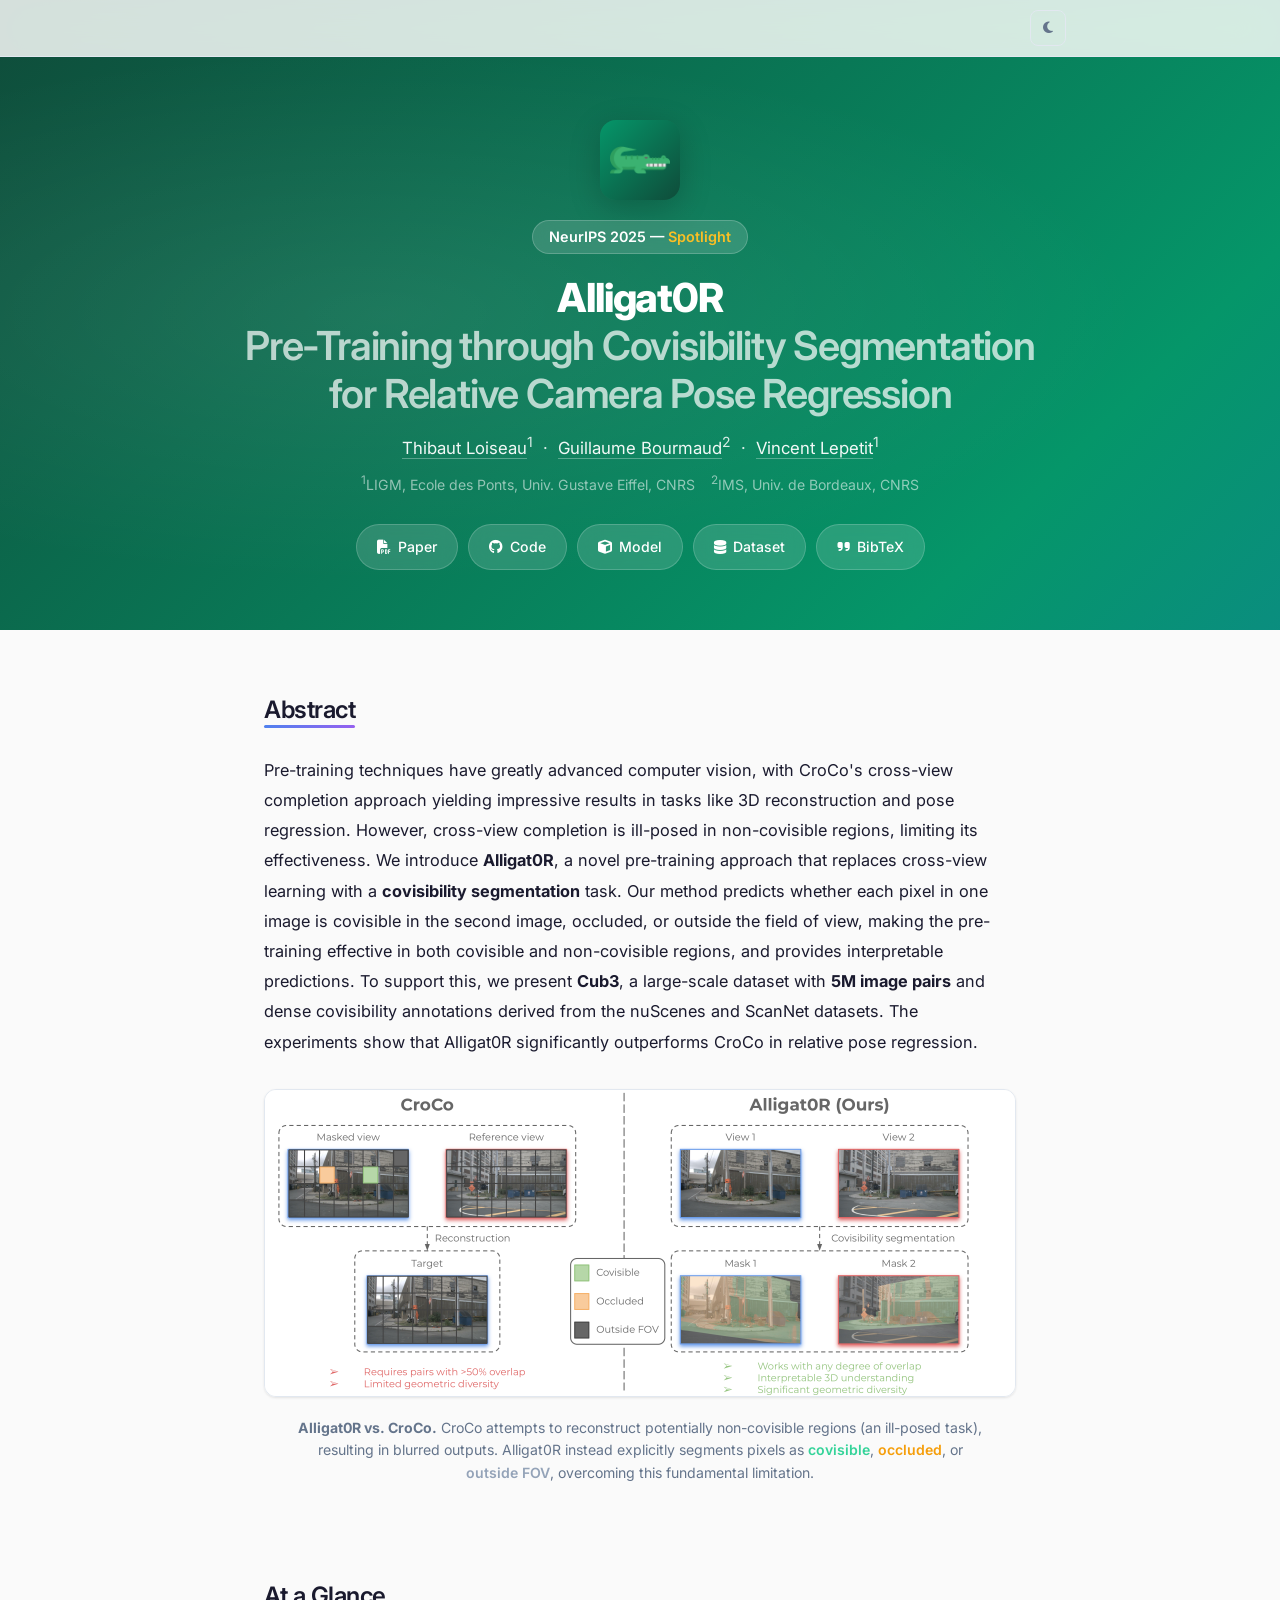
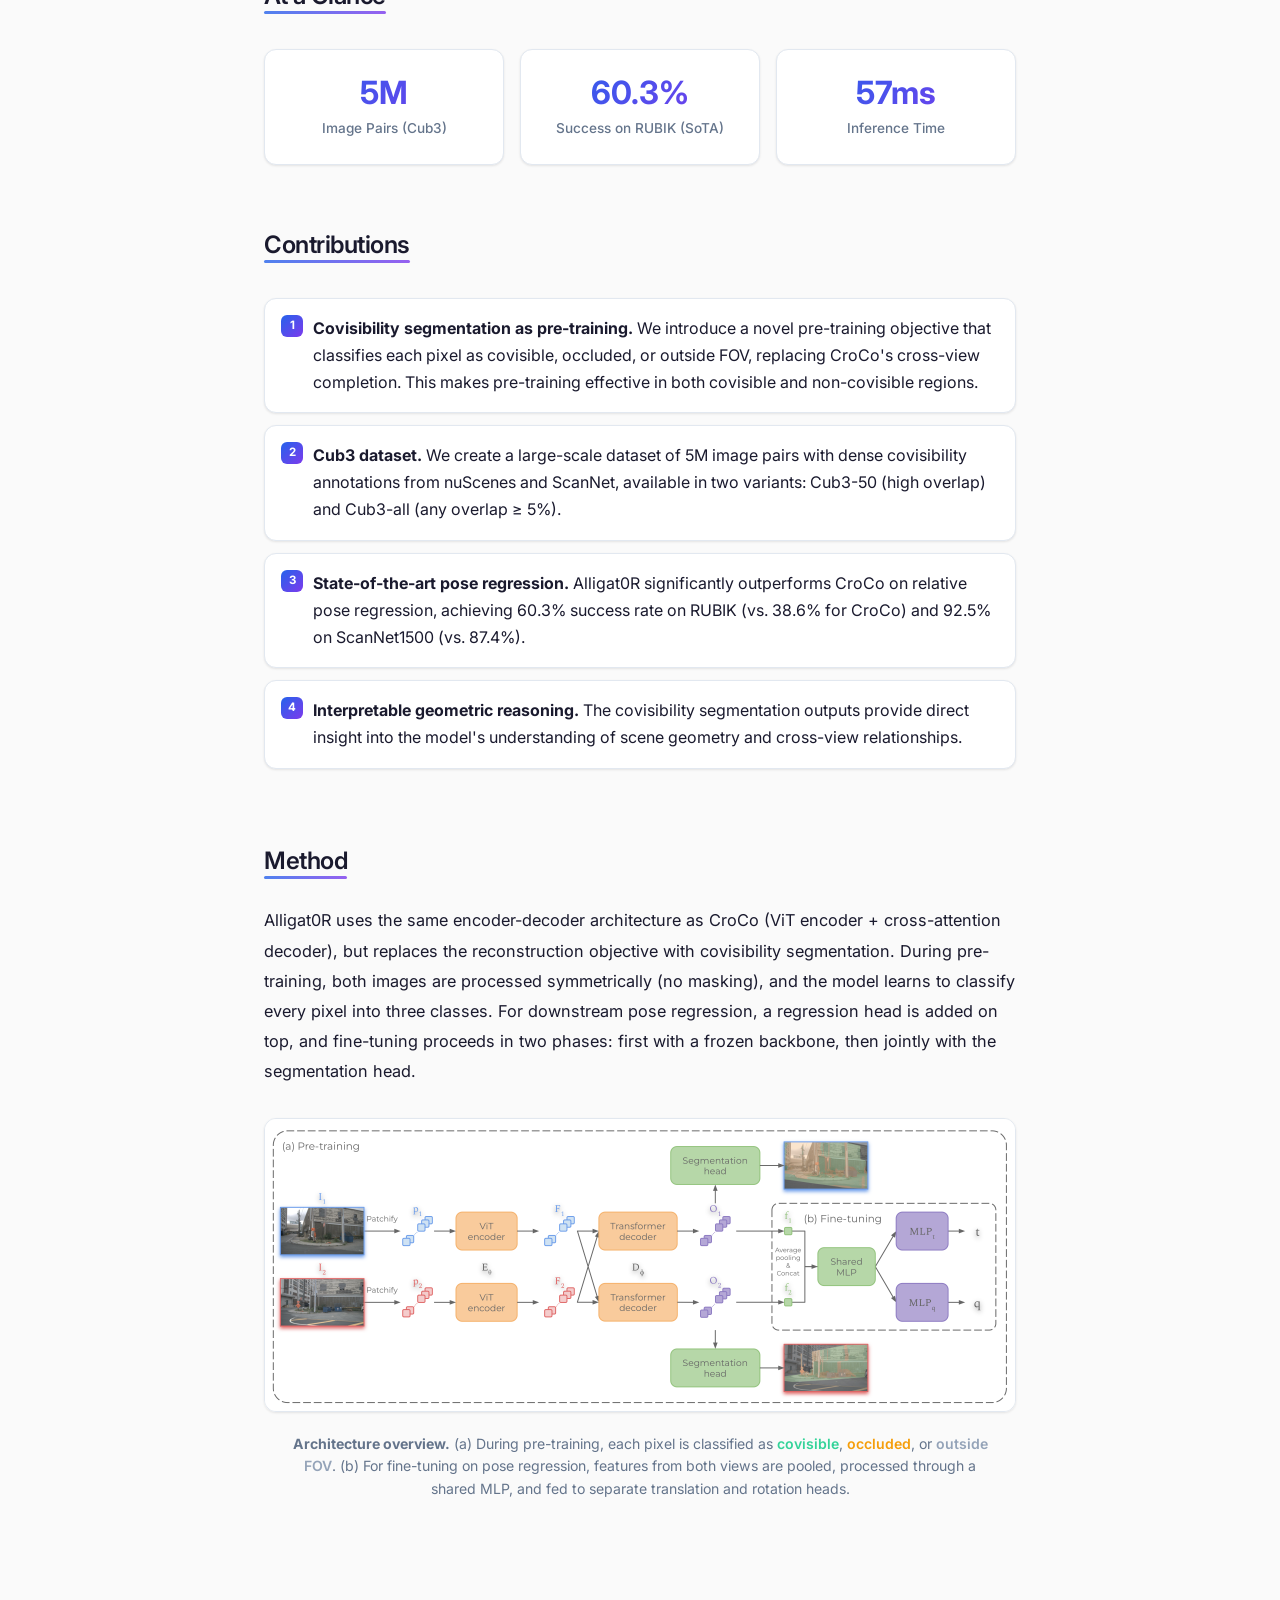
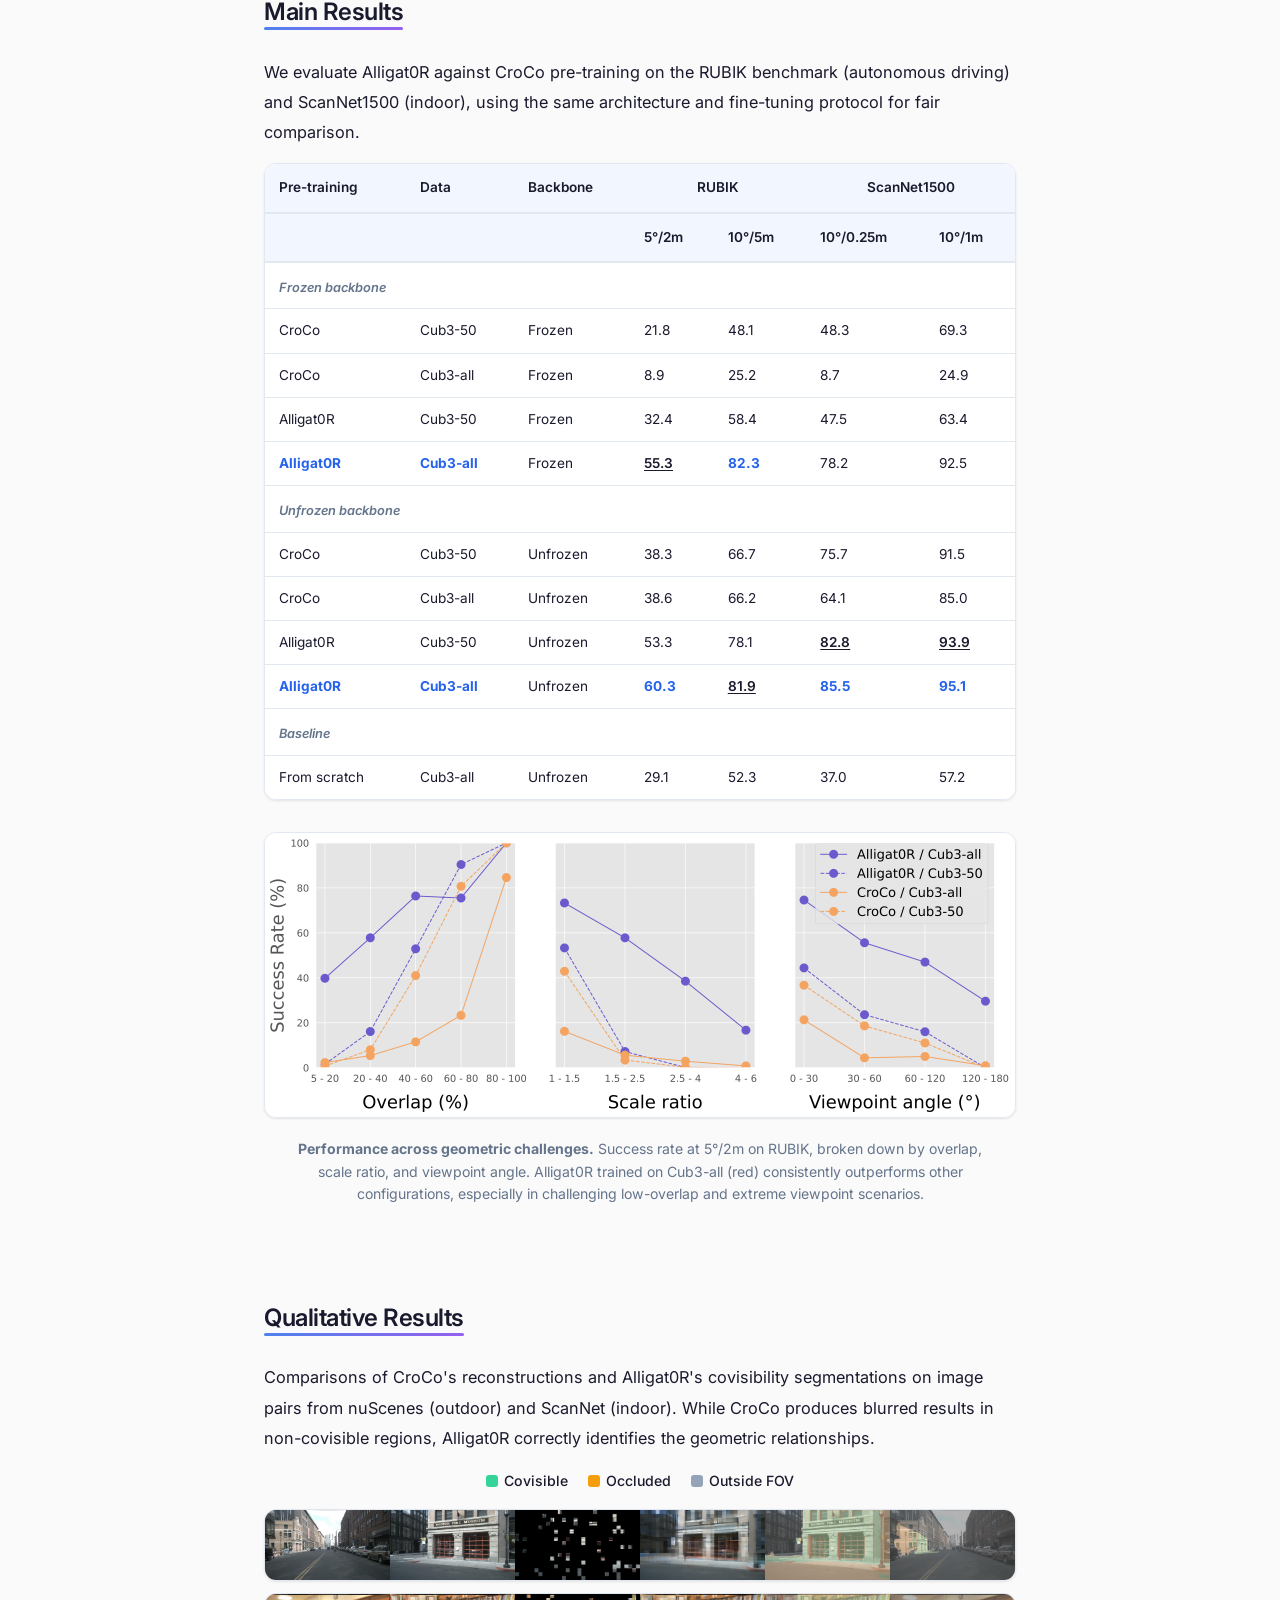
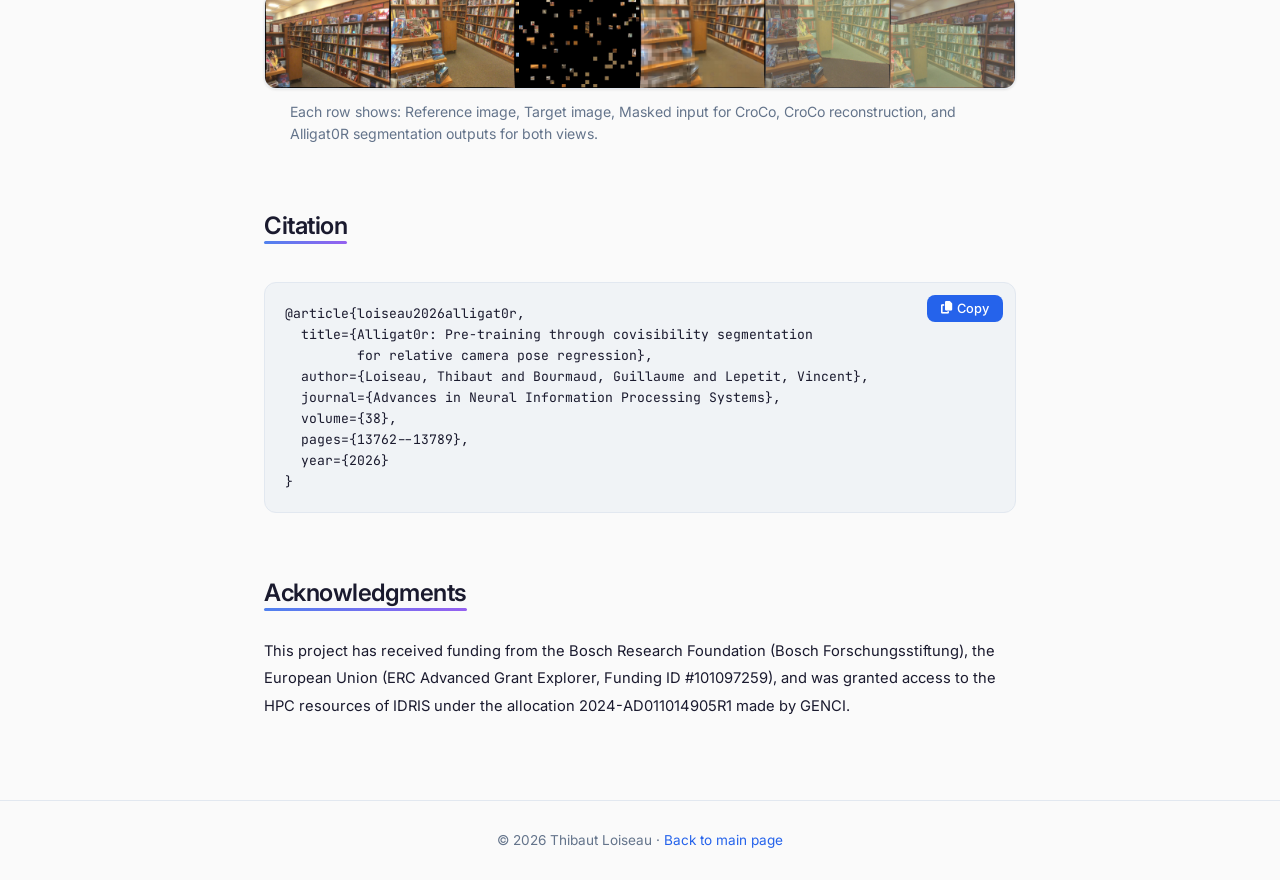
==== commit f4b612a8: "Remove link back to website" ====
--- a/projects/alligator/index.html
+++ b/projects/alligator/index.html
@@ -286,7 +286,7 @@
 
     <nav class="navbar">
         <div class="nav-inner">
-            <a href="../../" class="nav-back"><i class="fas fa-arrow-left"></i> Thibaut Loiseau</a>
+            <span></span>
             <button class="theme-toggle" id="theme-toggle" aria-label="Toggle dark mode">
                 <i class="fas fa-moon"></i>
                 <i class="fas fa-sun"></i>
